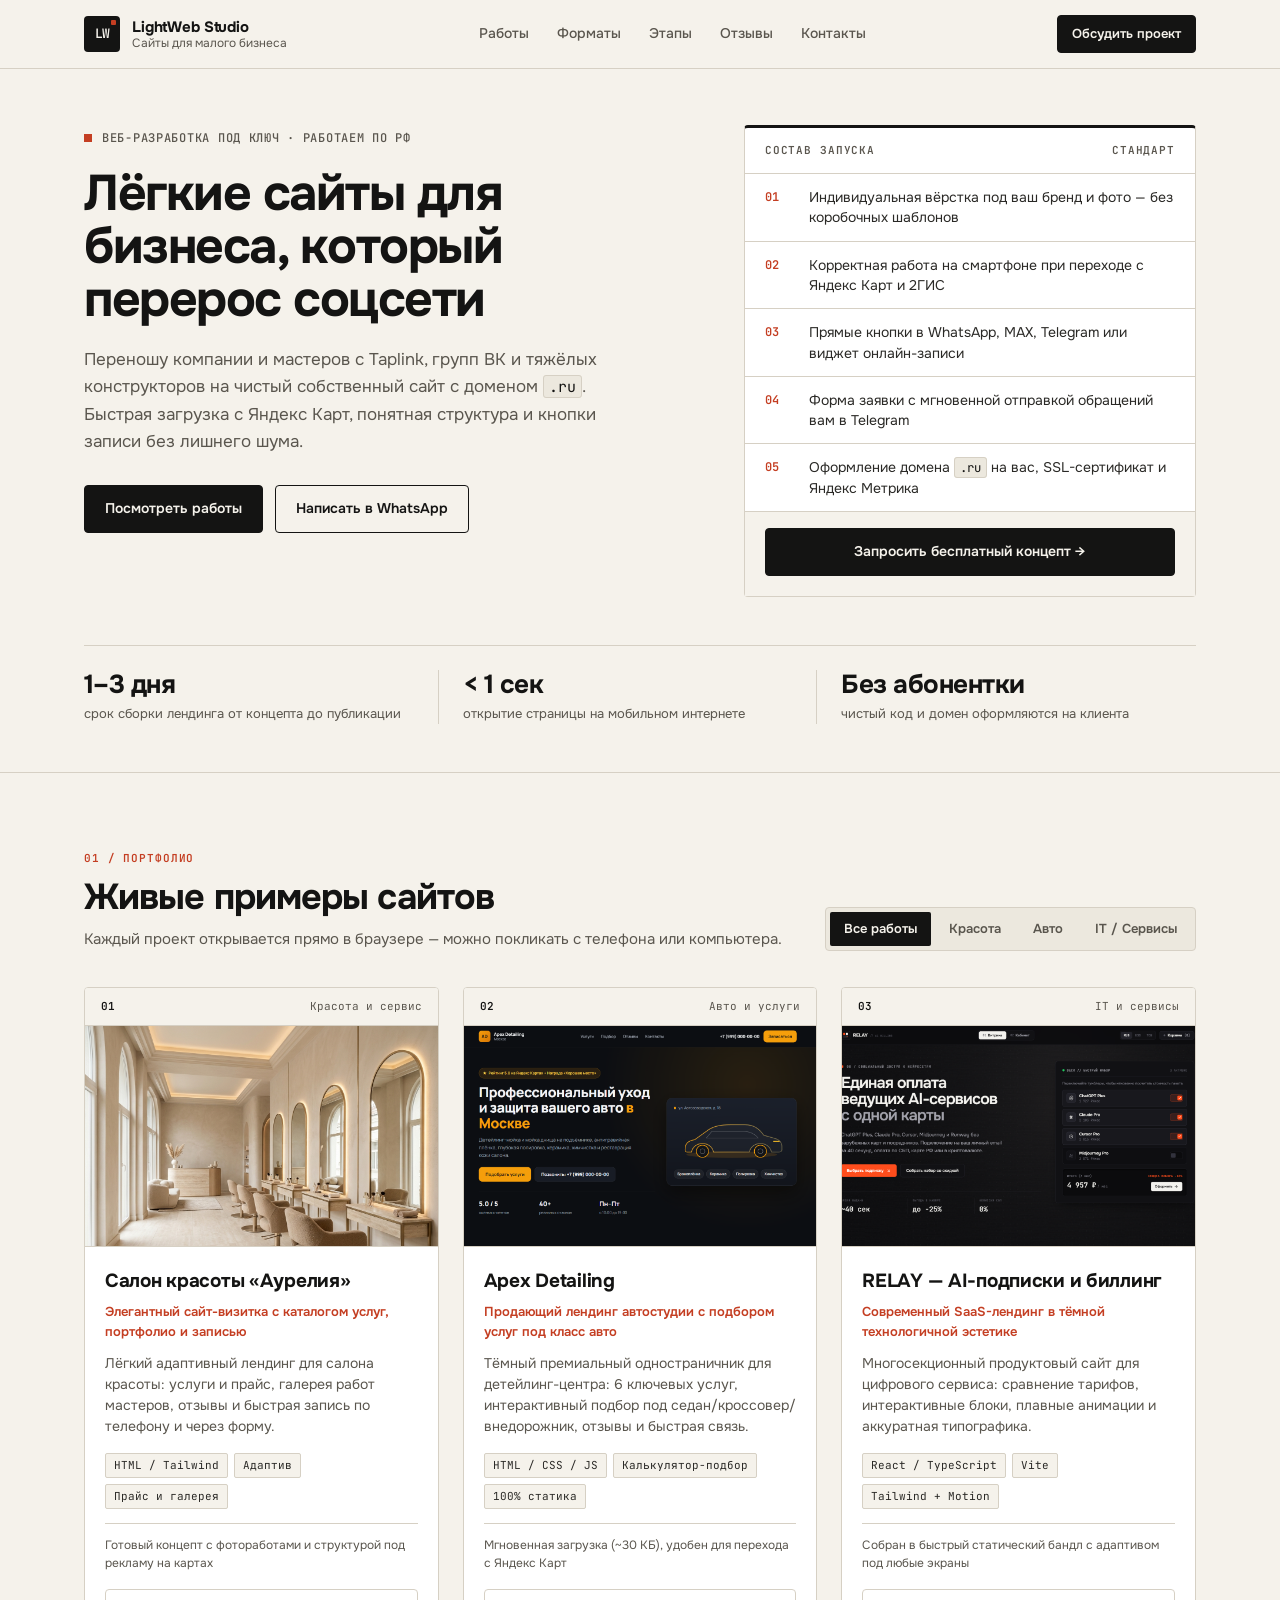
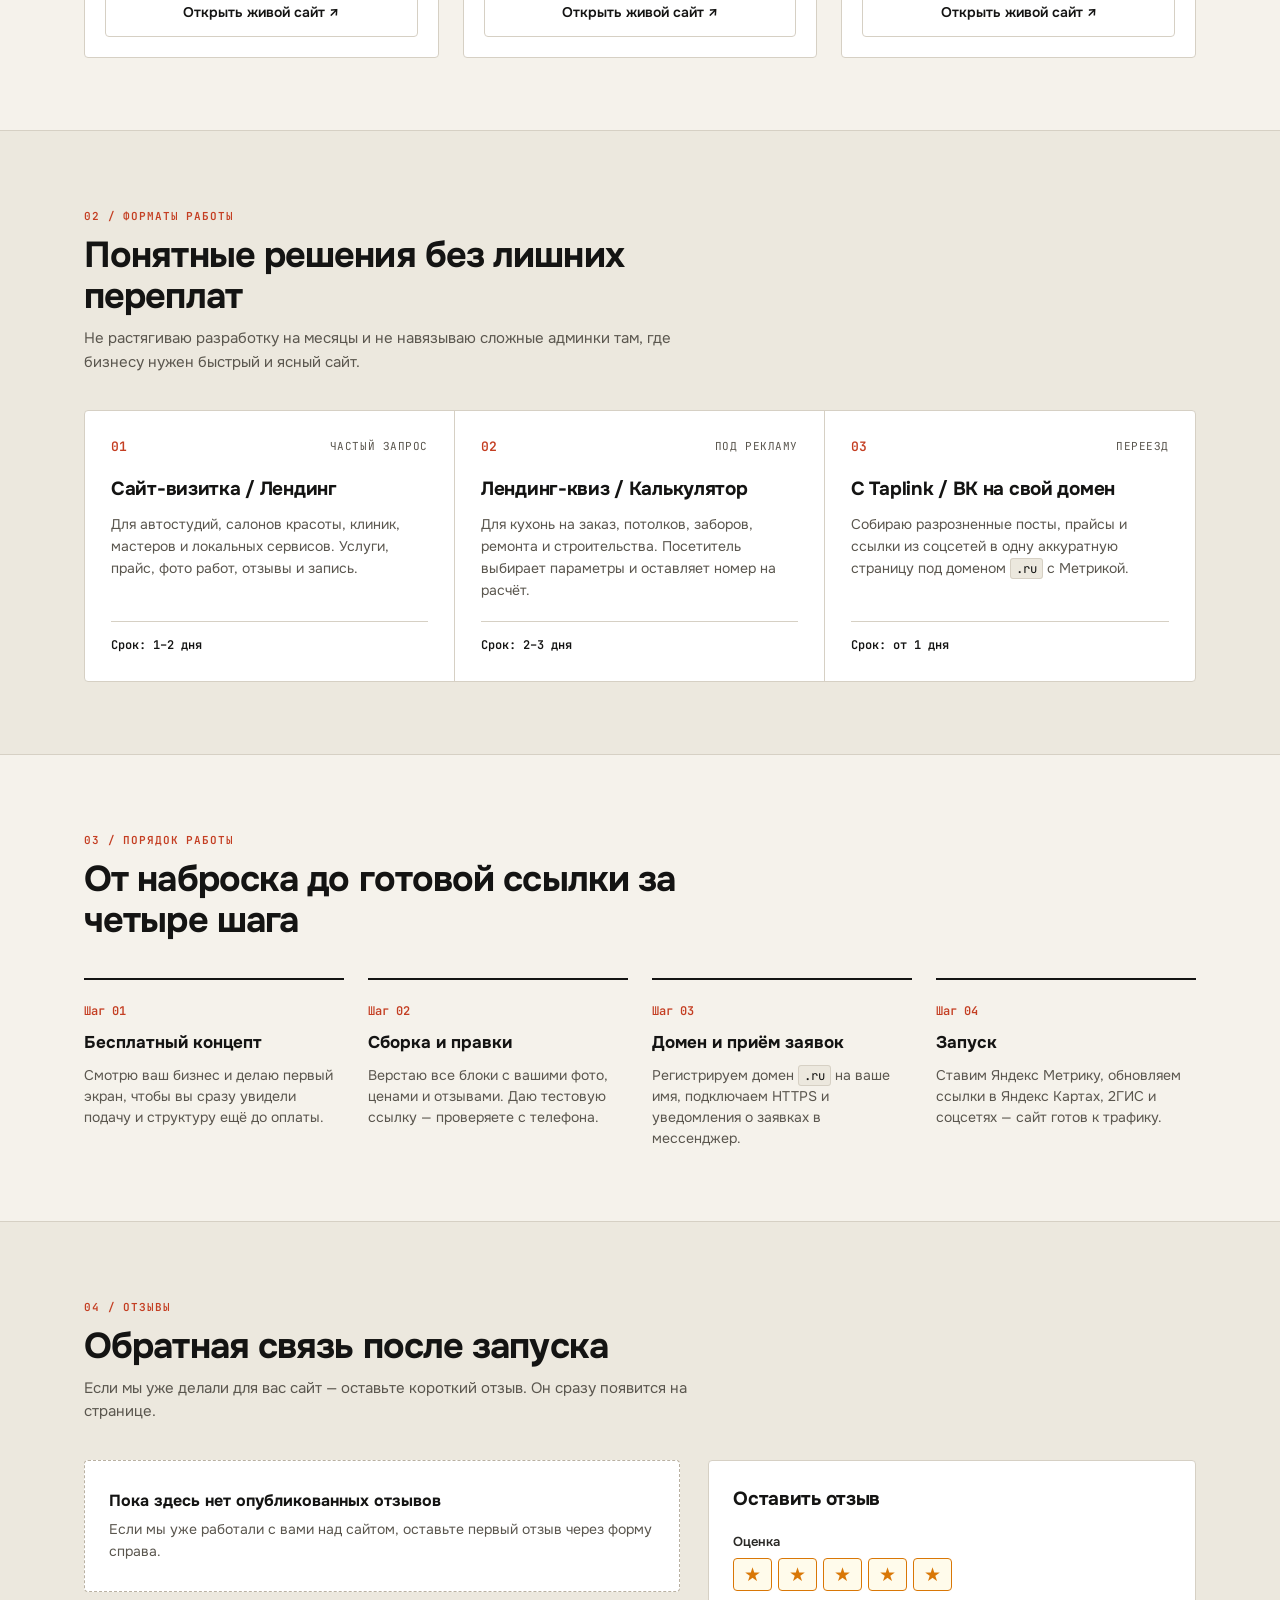
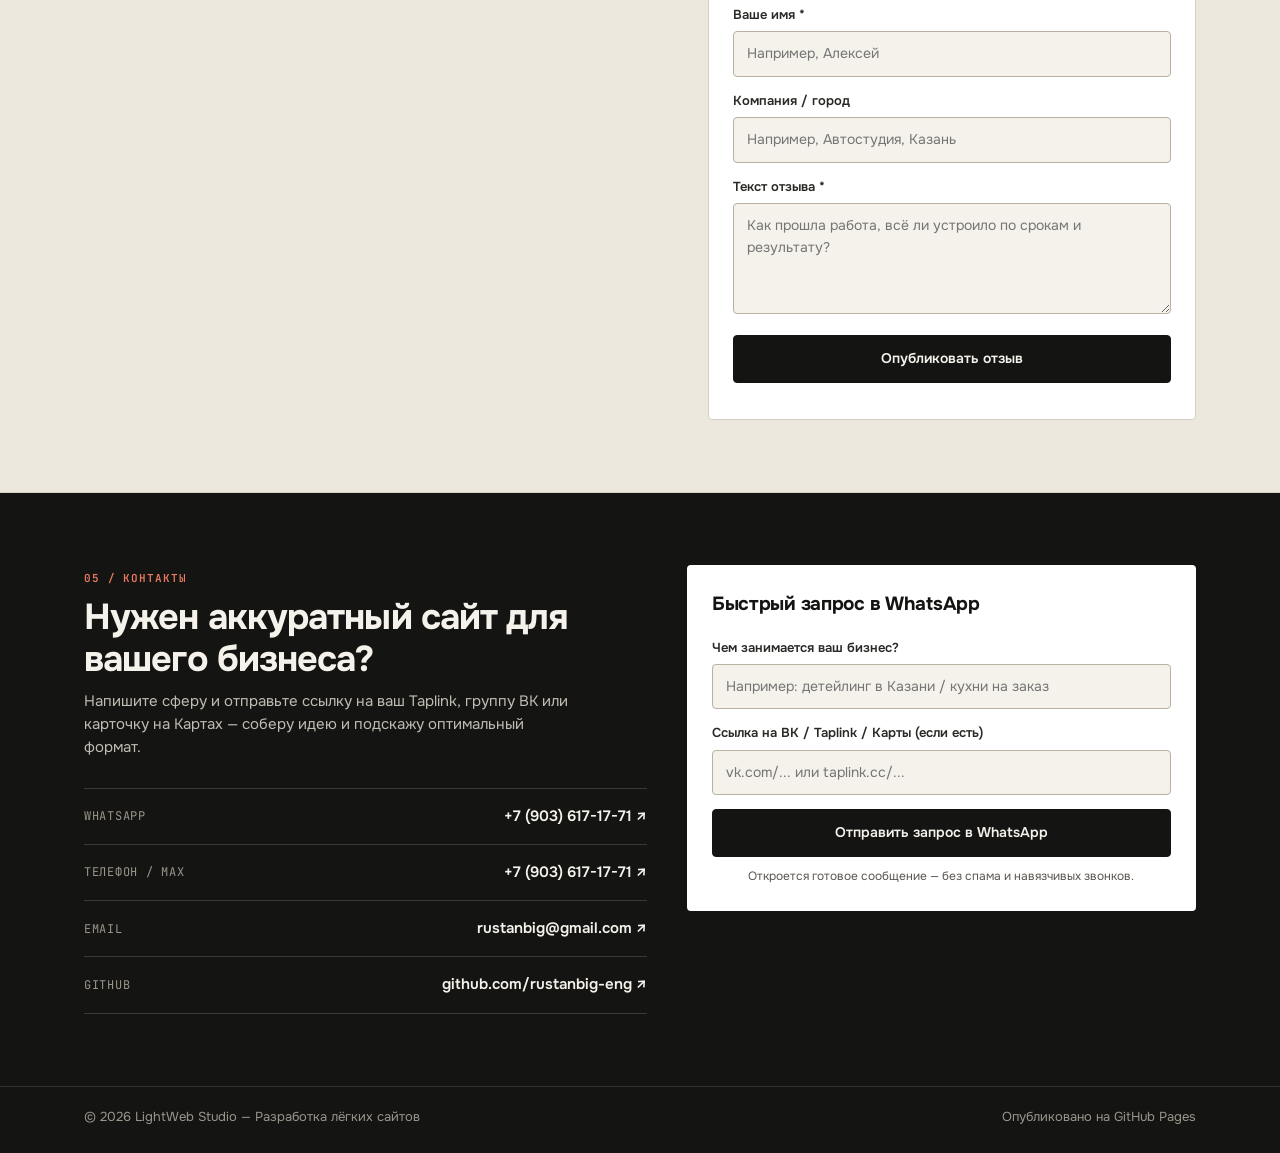
==== index.html @ e664114f "Initial portfolio site with demos and reviews" ====
<!DOCTYPE html>
<html lang="ru">
<head>
  <meta charset="UTF-8" />
  <meta name="viewport" content="width=device-width, initial-scale=1.0" />
  <title>LightWeb Studio — Лёгкие сайты под ключ для бизнеса</title>
  <meta name="description" content="Разработка лёгких быстрых сайтов-визиток и лендингов под ключ для локального бизнеса: перенос с Taplink и ВК на собственный .ru домен, адаптив, подключение заявок." />
  <link rel="icon" type="image/svg+xml" href="./favicon.svg" />
  <link rel="preconnect" href="https://fonts.googleapis.com" />
  <link rel="preconnect" href="https://fonts.gstatic.com" crossorigin />
  <link href="https://fonts.googleapis.com/css2?family=JetBrains+Mono:wght@400;500;600&family=Onest:wght@400;500;600;700;800&display=swap" rel="stylesheet" />
  <link rel="stylesheet" href="./styles.css" />
</head>
<body>
  <header class="header">
    <div class="container header__inner">
      <a href="#top" class="brand">
        <span class="brand__mark" aria-hidden="true">LW</span>
        <span class="brand__text">
          <strong>LightWeb Studio</strong>
          <small>Сайты для малого бизнеса</small>
        </span>
      </a>

      <nav class="nav" id="nav" aria-label="Навигация">
        <a href="#works">Работы</a>
        <a href="#services">Форматы</a>
        <a href="#process">Этапы</a>
        <a href="#reviews">Отзывы</a>
        <a href="#contact">Контакты</a>
      </nav>

      <div class="header__actions">
        <a href="https://wa.me/79036171771" target="_blank" rel="noopener noreferrer" class="btn btn--primary btn--sm">Обсудить проект</a>
        <button class="burger" id="burgerBtn" type="button" aria-label="Меню" aria-expanded="false">
          <span></span><span></span><span></span>
        </button>
      </div>
    </div>
  </header>

  <main id="top">
    <section class="hero">
      <div class="container">
        <div class="hero__grid">
          <div class="hero__main">
            <div class="kicker">
              <span class="kicker__mark" aria-hidden="true"></span>
              <span>Веб-разработка под ключ · Работаем по РФ</span>
            </div>

            <h1 class="hero__title">
              Лёгкие сайты для бизнеса, который перерос соцсети
            </h1>

            <p class="hero__subtitle">
              Переношу компании и мастеров с Taplink, групп ВК и тяжёлых конструкторов на чистый собственный сайт с доменом <code>.ru</code>. Быстрая загрузка с Яндекс Карт, понятная структура и кнопки записи без лишнего шума.
            </p>

            <div class="hero__cta">
              <a href="#works" class="btn btn--primary">Посмотреть работы</a>
              <a href="https://wa.me/79036171771?text=%D0%97%D0%B4%D1%80%D0%B0%D0%B2%D1%81%D1%82%D0%B2%D1%83%D0%B9%D1%82%D0%B5!%20%D0%98%D0%BD%D1%82%D0%B5%D1%80%D0%B5%D1%81%D1%83%D0%B5%D1%82%20%D1%81%D0%B0%D0%B9%D1%82%20%D0%B4%D0%BB%D1%8F%20%D0%B1%D0%B8%D0%B7%D0%BD%D0%B5%D1%81%D0%B0." target="_blank" rel="noopener noreferrer" class="btn btn--outline">Написать в WhatsApp</a>
            </div>
          </div>

          <aside class="spec-sheet" aria-label="Что входит в проект">
            <div class="spec-sheet__head">
              <span class="mono-label">Состав запуска</span>
              <span class="mono-label">Стандарт</span>
            </div>
            <ol class="spec-list">
              <li>
                <span class="spec-list__num">01</span>
                <span>Индивидуальная вёрстка под ваш бренд и фото — без коробочных шаблонов</span>
              </li>
              <li>
                <span class="spec-list__num">02</span>
                <span>Корректная работа на смартфоне при переходе с Яндекс Карт и 2ГИС</span>
              </li>
              <li>
                <span class="spec-list__num">03</span>
                <span>Прямые кнопки в WhatsApp, MAX, Telegram или виджет онлайн-записи</span>
              </li>
              <li>
                <span class="spec-list__num">04</span>
                <span>Форма заявки с мгновенной отправкой обращений вам в Telegram</span>
              </li>
              <li>
                <span class="spec-list__num">05</span>
                <span>Оформление домена <code>.ru</code> на вас, SSL-сертификат и Яндекс Метрика</span>
              </li>
            </ol>
            <div class="spec-sheet__foot">
              <a href="#contact" class="btn btn--primary btn--full">Запросить бесплатный концепт →</a>
            </div>
          </aside>
        </div>

        <div class="metrics-strip">
          <div class="metric-item">
            <strong>1–3 дня</strong>
            <span>срок сборки лендинга от концепта до публикации</span>
          </div>
          <div class="metric-item">
            <strong>&lt; 1 сек</strong>
            <span>открытие страницы на мобильном интернете</span>
          </div>
          <div class="metric-item">
            <strong>Без абонентки</strong>
            <span>чистый код и домен оформляются на клиента</span>
          </div>
        </div>
      </div>
    </section>

    <section class="section" id="works">
      <div class="container">
        <div class="section__head section__head--row">
          <div>
            <span class="eyebrow">01 / Портфолио</span>
            <h2>Живые примеры сайтов</h2>
            <p>Каждый проект открывается прямо в браузере — можно покликать с телефона или компьютера.</p>
          </div>

          <div class="filter-tabs" id="filterTabs" role="group" aria-label="Фильтр проектов">
            <button type="button" class="tab is-active" data-filter="all">Все работы</button>
            <button type="button" class="tab" data-filter="beauty">Красота</button>
            <button type="button" class="tab" data-filter="auto">Авто</button>
            <button type="button" class="tab" data-filter="tech">IT / Сервисы</button>
          </div>
        </div>

        <div class="projects-grid" id="projectsGrid"></div>
      </div>
    </section>

    <section class="section section--tinted" id="services">
      <div class="container">
        <div class="section__head">
          <span class="eyebrow">02 / Форматы работы</span>
          <h2>Понятные решения без лишних переплат</h2>
          <p>Не растягиваю разработку на месяцы и не навязываю сложные админки там, где бизнесу нужен быстрый и ясный сайт.</p>
        </div>

        <div class="ledger-3">
          <article class="ledger-cell">
            <div class="ledger-cell__top">
              <span class="mono-num">01</span>
              <span class="ledger-tag">Частый запрос</span>
            </div>
            <h3>Сайт-визитка / Лендинг</h3>
            <p>Для автостудий, салонов красоты, клиник, мастеров и локальных сервисов. Услуги, прайс, фото работ, отзывы и запись.</p>
            <div class="ledger-cell__meta">Срок: 1–2 дня</div>
          </article>

          <article class="ledger-cell">
            <div class="ledger-cell__top">
              <span class="mono-num">02</span>
              <span class="ledger-tag">Под рекламу</span>
            </div>
            <h3>Лендинг-квиз / Калькулятор</h3>
            <p>Для кухонь на заказ, потолков, заборов, ремонта и строительства. Посетитель выбирает параметры и оставляет номер на расчёт.</p>
            <div class="ledger-cell__meta">Срок: 2–3 дня</div>
          </article>

          <article class="ledger-cell">
            <div class="ledger-cell__top">
              <span class="mono-num">03</span>
              <span class="ledger-tag">Переезд</span>
            </div>
            <h3>С Taplink / ВК на свой домен</h3>
            <p>Собираю разрозненные посты, прайсы и ссылки из соцсетей в одну аккуратную страницу под доменом <code>.ru</code> с Метрикой.</p>
            <div class="ledger-cell__meta">Срок: от 1 дня</div>
          </article>
        </div>
      </div>
    </section>

    <section class="section" id="process">
      <div class="container">
        <div class="section__head">
          <span class="eyebrow">03 / Порядок работы</span>
          <h2>От наброска до готовой ссылки за четыре шага</h2>
        </div>

        <div class="steps-grid">
          <div class="step">
            <span class="step__num">Шаг 01</span>
            <h3>Бесплатный концепт</h3>
            <p>Смотрю ваш бизнес и делаю первый экран, чтобы вы сразу увидели подачу и структуру ещё до оплаты.</p>
          </div>
          <div class="step">
            <span class="step__num">Шаг 02</span>
            <h3>Сборка и правки</h3>
            <p>Верстаю все блоки с вашими фото, ценами и отзывами. Даю тестовую ссылку — проверяете с телефона.</p>
          </div>
          <div class="step">
            <span class="step__num">Шаг 03</span>
            <h3>Домен и приём заявок</h3>
            <p>Регистрируем домен <code>.ru</code> на ваше имя, подключаем HTTPS и уведомления о заявках в мессенджер.</p>
          </div>
          <div class="step">
            <span class="step__num">Шаг 04</span>
            <h3>Запуск</h3>
            <p>Ставим Яндекс Метрику, обновляем ссылки в Яндекс Картах, 2ГИС и соцсетях — сайт готов к трафику.</p>
          </div>
        </div>
      </div>
    </section>

    <section class="section section--tinted" id="reviews">
      <div class="container">
        <div class="section__head">
          <span class="eyebrow">04 / Отзывы</span>
          <h2>Обратная связь после запуска</h2>
          <p>Если мы уже делали для вас сайт — оставьте короткий отзыв. Он сразу появится на странице.</p>
        </div>

        <div class="reviews-layout">
          <div class="reviews-list" id="reviewsList"></div>

          <form class="paper-form review-form" id="reviewForm" novalidate>
            <h3>Оставить отзыв</h3>

            <div class="field">
              <span>Оценка</span>
              <div class="star-picker" id="starPicker" role="radiogroup" aria-label="Оценка от 1 до 5">
                <button type="button" class="star-btn is-on" data-star="1" aria-label="1 звезда">★</button>
                <button type="button" class="star-btn is-on" data-star="2" aria-label="2 звезды">★</button>
                <button type="button" class="star-btn is-on" data-star="3" aria-label="3 звезды">★</button>
                <button type="button" class="star-btn is-on" data-star="4" aria-label="4 звезды">★</button>
                <button type="button" class="star-btn is-on" data-star="5" aria-label="5 звёзд">★</button>
              </div>
            </div>

            <label class="field">
              <span>Ваше имя *</span>
              <input type="text" id="reviewName" placeholder="Например, Алексей" maxlength="60" required />
            </label>

            <label class="field">
              <span>Компания / город</span>
              <input type="text" id="reviewCompany" placeholder="Например, Автостудия, Казань" maxlength="80" />
            </label>

            <label class="field">
              <span>Текст отзыва *</span>
              <textarea id="reviewText" rows="4" placeholder="Как прошла работа, всё ли устроило по срокам и результату?" maxlength="600" required></textarea>
            </label>

            <button type="submit" class="btn btn--primary btn--full">Опубликовать отзыв</button>
            <div class="review-feedback" id="reviewFeedback" role="status" aria-live="polite"></div>
          </form>
        </div>
      </div>
    </section>

    <section class="section section--ink" id="contact">
      <div class="container contact-grid">
        <div>
          <span class="eyebrow eyebrow--light">05 / Контакты</span>
          <h2>Нужен аккуратный сайт для вашего бизнеса?</h2>
          <p class="contact-lead">
            Напишите сферу и отправьте ссылку на ваш Taplink, группу ВК или карточку на Картах — соберу идею и подскажу оптимальный формат.
          </p>

          <div class="contact-rows">
            <a href="https://wa.me/79036171771" target="_blank" rel="noopener noreferrer" class="contact-row">
              <span class="contact-row__label">WhatsApp</span>
              <span class="contact-row__val">+7 (903) 617-17-71 ↗</span>
            </a>
            <a href="tel:+79036171771" class="contact-row">
              <span class="contact-row__label">Телефон / MAX</span>
              <span class="contact-row__val">+7 (903) 617-17-71 ↗</span>
            </a>
            <a href="mailto:rustanbig@gmail.com" class="contact-row">
              <span class="contact-row__label">Email</span>
              <span class="contact-row__val">rustanbig@gmail.com ↗</span>
            </a>
            <a href="https://github.com/rustanbig-eng" target="_blank" rel="noopener noreferrer" class="contact-row">
              <span class="contact-row__label">GitHub</span>
              <span class="contact-row__val">github.com/rustanbig-eng ↗</span>
            </a>
          </div>
        </div>

        <form class="paper-form paper-form--on-dark" id="briefForm">
          <h3>Быстрый запрос в WhatsApp</h3>
          <label class="field">
            <span>Чем занимается ваш бизнес?</span>
            <input type="text" id="bizInput" placeholder="Например: детейлинг в Казани / кухни на заказ" required />
          </label>
          <label class="field">
            <span>Ссылка на ВК / Taplink / Карты (если есть)</span>
            <input type="text" id="linkInput" placeholder="vk.com/... или taplink.cc/..." />
          </label>
          <button type="submit" class="btn btn--primary btn--full">Отправить запрос в WhatsApp</button>
          <p class="form-hint">Откроется готовое сообщение — без спама и навязчивых звонков.</p>
        </form>
      </div>
    </section>
  </main>

  <footer class="footer">
    <div class="container footer__inner">
      <span>© 2026 LightWeb Studio — Разработка лёгких сайтов</span>
      <span>Опубликовано на GitHub Pages</span>
    </div>
  </footer>

  <script src="./projects.js"></script>
  <script src="./reviews.js"></script>
  <script src="./script.js"></script>
</body>
</html>
---- styles.css ----
:root {
  --bg: #f5f2eb;
  --bg-tinted: #ece8de;
  --surface: #ffffff;
  --ink: #141413;
  --ink-soft: #2a2926;
  --muted: #5a564e;
  --border: #d6d0c4;
  --border-strong: #b9b1a2;
  --accent: #c43e22;
  --accent-hover: #a73219;
  --star: #d97706;
  --radius: 4px;
  --container: 1160px;
}

*,
*::before,
*::after {
  box-sizing: border-box;
}

html {
  scroll-behavior: smooth;
}

body {
  margin: 0;
  font-family: "Onest", -apple-system, BlinkMacSystemFont, "Segoe UI", sans-serif;
  background: var(--bg);
  color: var(--ink);
  line-height: 1.55;
  -webkit-font-smoothing: antialiased;
}

a {
  color: inherit;
  text-decoration: none;
}

code {
  font-family: "JetBrains Mono", ui-monospace, monospace;
  background: var(--bg-tinted);
  border: 1px solid var(--border);
  color: var(--ink);
  padding: 1px 5px;
  border-radius: 3px;
  font-size: 0.88em;
}

.container {
  max-width: var(--container);
  margin: 0 auto;
  padding: 0 24px;
}

/* Header */
.header {
  position: sticky;
  top: 0;
  z-index: 40;
  background: rgba(245, 242, 235, 0.96);
  border-bottom: 1px solid var(--border);
}

.header__inner {
  display: flex;
  align-items: center;
  justify-content: space-between;
  min-height: 68px;
  gap: 20px;
}

.brand {
  display: inline-flex;
  align-items: center;
  gap: 12px;
}

.brand__mark {
  position: relative;
  width: 36px;
  height: 36px;
  border-radius: var(--radius);
  display: grid;
  place-items: center;
  background: var(--ink);
  color: var(--bg);
  font-family: "JetBrains Mono", monospace;
  font-weight: 600;
  font-size: 13px;
  letter-spacing: -0.04em;
}

.brand__mark::after {
  content: "";
  position: absolute;
  top: 4px;
  right: 4px;
  width: 5px;
  height: 5px;
  border-radius: 1px;
  background: var(--accent);
}

.brand__text {
  display: flex;
  flex-direction: column;
  line-height: 1.2;
}

.brand__text strong {
  font-size: 15px;
  font-weight: 700;
  letter-spacing: -0.01em;
}

.brand__text small {
  color: var(--muted);
  font-size: 12px;
}

.nav {
  display: flex;
  gap: 28px;
}

.nav a {
  color: var(--muted);
  font-size: 14px;
  font-weight: 500;
  transition: color 0.15s ease;
}

.nav a:hover {
  color: var(--ink);
}

.header__actions {
  display: flex;
  align-items: center;
  gap: 10px;
}

.burger {
  display: none;
  flex-direction: column;
  justify-content: center;
  gap: 5px;
  width: 38px;
  height: 38px;
  border-radius: var(--radius);
  background: var(--surface);
  border: 1px solid var(--border);
  padding: 0 9px;
  cursor: pointer;
}

.burger span {
  height: 1.5px;
  background: var(--ink);
}

/* Buttons */
.btn {
  display: inline-flex;
  align-items: center;
  justify-content: center;
  gap: 8px;
  padding: 12px 20px;
  border-radius: var(--radius);
  font: inherit;
  font-size: 14px;
  font-weight: 600;
  border: 1px solid transparent;
  cursor: pointer;
  transition: background-color 0.15s ease, border-color 0.15s ease, color 0.15s ease;
}

.btn--sm {
  padding: 8px 14px;
  font-size: 13px;
}

.btn--full {
  width: 100%;
}

.btn--primary {
  background: var(--ink);
  color: var(--bg);
  border-color: var(--ink);
}

.btn--primary:hover {
  background: var(--accent);
  border-color: var(--accent);
  color: #ffffff;
}

.btn--outline {
  background: transparent;
  border-color: var(--ink);
  color: var(--ink);
}

.btn--outline:hover {
  background: var(--surface);
}

.btn--ghost {
  background: var(--surface);
  border-color: var(--border);
  color: var(--ink);
}

.btn--ghost:hover {
  border-color: var(--ink);
}

/* Hero */
.hero {
  padding: 56px 0 48px;
  border-bottom: 1px solid var(--border);
}

.hero__grid {
  display: grid;
  grid-template-columns: 1.15fr 0.85fr;
  gap: 48px;
  align-items: start;
}

.kicker {
  display: inline-flex;
  align-items: center;
  gap: 10px;
  font-family: "JetBrains Mono", monospace;
  font-size: 12px;
  font-weight: 500;
  text-transform: uppercase;
  letter-spacing: 0.06em;
  color: var(--muted);
  margin-bottom: 20px;
}

.kicker__mark {
  width: 8px;
  height: 8px;
  background: var(--accent);
  display: inline-block;
}

.hero__title {
  margin: 0 0 20px;
  font-size: clamp(32px, 4.4vw, 50px);
  line-height: 1.06;
  font-weight: 700;
  letter-spacing: -0.03em;
  color: var(--ink);
}

.hero__subtitle {
  margin: 0 0 30px;
  color: var(--muted);
  font-size: 17px;
  max-width: 560px;
  line-height: 1.6;
}

.hero__cta {
  display: flex;
  flex-wrap: wrap;
  gap: 12px;
}

/* Studio Specification Sheet */
.spec-sheet {
  background: var(--surface);
  border: 1px solid var(--border);
  border-top: 3px solid var(--ink);
  border-radius: var(--radius);
}

.spec-sheet__head {
  display: flex;
  justify-content: space-between;
  align-items: center;
  padding: 14px 20px;
  border-bottom: 1px solid var(--border);
}

.mono-label {
  font-family: "JetBrains Mono", monospace;
  font-size: 11px;
  font-weight: 600;
  text-transform: uppercase;
  letter-spacing: 0.08em;
  color: var(--muted);
}

.spec-list {
  list-style: none;
  margin: 0;
  padding: 0;
}

.spec-list li {
  display: grid;
  grid-template-columns: 32px 1fr;
  gap: 12px;
  padding: 13px 20px;
  border-bottom: 1px solid var(--border);
  font-size: 14px;
  line-height: 1.45;
  color: var(--ink-soft);
}

.spec-list li:last-child {
  border-bottom: 0;
}

.spec-list__num {
  font-family: "JetBrains Mono", monospace;
  font-size: 12px;
  font-weight: 600;
  color: var(--accent);
  padding-top: 2px;
}

.spec-sheet__foot {
  padding: 16px 20px 20px;
  border-top: 1px solid var(--border);
  background: var(--bg);
}

.metrics-strip {
  margin-top: 48px;
  display: grid;
  grid-template-columns: repeat(3, minmax(0, 1fr));
  border-top: 1px solid var(--border);
  padding-top: 24px;
  gap: 24px;
}

.metric-item {
  display: flex;
  flex-direction: column;
  gap: 4px;
  padding-right: 16px;
  border-right: 1px solid var(--border);
}

.metric-item:last-child {
  border-right: 0;
}

.metric-item strong {
  font-size: 26px;
  font-weight: 700;
  letter-spacing: -0.02em;
  line-height: 1.15;
}

.metric-item span {
  font-size: 13px;
  color: var(--muted);
}

/* Sections */
.section {
  padding: 72px 0;
}

.section--tinted {
  background: var(--bg-tinted);
  border-top: 1px solid var(--border);
  border-bottom: 1px solid var(--border);
}

.section--ink {
  background: var(--ink);
  color: var(--bg);
}

.section__head {
  max-width: 640px;
  margin-bottom: 36px;
}

.section__head--row {
  max-width: none;
  display: flex;
  justify-content: space-between;
  align-items: flex-end;
  gap: 24px;
  flex-wrap: wrap;
}

.eyebrow {
  display: inline-block;
  font-family: "JetBrains Mono", monospace;
  font-size: 11px;
  font-weight: 600;
  text-transform: uppercase;
  letter-spacing: 0.08em;
  color: var(--accent);
  margin-bottom: 10px;
}

.eyebrow--light {
  color: #e87a60;
}

h2 {
  margin: 0 0 10px;
  font-size: clamp(26px, 3.2vw, 36px);
  font-weight: 700;
  letter-spacing: -0.025em;
  line-height: 1.15;
}

.section__head p {
  margin: 0;
  color: var(--muted);
  font-size: 15px;
}

/* Filters */
.filter-tabs {
  display: flex;
  gap: 4px;
  flex-wrap: wrap;
  background: var(--bg-tinted);
  padding: 4px;
  border: 1px solid var(--border);
  border-radius: var(--radius);
}

.tab {
  padding: 7px 14px;
  border-radius: 2px;
  background: transparent;
  border: 0;
  color: var(--muted);
  font: inherit;
  font-size: 13px;
  font-weight: 600;
  cursor: pointer;
  transition: background-color 0.15s ease, color 0.15s ease;
}

.tab:hover {
  color: var(--ink);
}

.tab.is-active {
  background: var(--ink);
  color: var(--bg);
}

/* Portfolio Cards */
.projects-grid {
  display: grid;
  grid-template-columns: repeat(3, minmax(0, 1fr));
  gap: 24px;
}

.project-card {
  display: flex;
  flex-direction: column;
  background: var(--surface);
  border: 1px solid var(--border);
  border-radius: var(--radius);
  overflow: hidden;
  transition: border-color 0.18s ease;
}

.project-card:hover {
  border-color: var(--ink);
}

.project-frame__bar {
  display: flex;
  justify-content: space-between;
  align-items: center;
  padding: 10px 16px;
  border-bottom: 1px solid var(--border);
  background: var(--bg);
  font-family: "JetBrains Mono", monospace;
  font-size: 11px;
  color: var(--muted);
}

.project-frame__index {
  font-weight: 600;
  color: var(--ink);
}

.project-cover {
  position: relative;
  aspect-ratio: 16 / 10;
  background: var(--bg-tinted);
  border-bottom: 1px solid var(--border);
  overflow: hidden;
}

.project-cover img {
  display: block;
  width: 100%;
  height: 100%;
  object-fit: cover;
  object-position: top center;
  transition: transform 0.35s ease;
}

.project-card:hover .project-cover img {
  transform: scale(1.02);
}

.project-body {
  display: flex;
  flex-direction: column;
  flex: 1;
  padding: 20px;
}

.project-body h3 {
  margin: 0 0 6px;
  font-size: 19px;
  font-weight: 700;
  letter-spacing: -0.015em;
}

.project-subtitle {
  margin: 0 0 10px;
  font-size: 13px;
  font-weight: 600;
  color: var(--accent);
}

.project-desc {
  margin: 0 0 16px;
  color: var(--muted);
  font-size: 14px;
  line-height: 1.5;
  flex: 1;
}

.project-tags {
  display: flex;
  flex-wrap: wrap;
  gap: 6px;
  margin-bottom: 14px;
}

.project-tags span {
  padding: 3px 8px;
  border-radius: 2px;
  background: var(--bg);
  border: 1px solid var(--border);
  font-family: "JetBrains Mono", monospace;
  font-size: 11px;
  color: var(--ink-soft);
}

.project-result {
  padding-top: 12px;
  border-top: 1px solid var(--border);
  font-size: 12px;
  color: var(--muted);
  margin-bottom: 16px;
}

/* Services Ledger */
.ledger-3 {
  display: grid;
  grid-template-columns: repeat(3, minmax(0, 1fr));
  background: var(--surface);
  border: 1px solid var(--border);
  border-radius: var(--radius);
}

.ledger-cell {
  display: flex;
  flex-direction: column;
  padding: 26px;
  border-right: 1px solid var(--border);
}

.ledger-cell:last-child {
  border-right: 0;
}

.ledger-cell__top {
  display: flex;
  justify-content: space-between;
  align-items: center;
  margin-bottom: 18px;
}

.mono-num {
  font-family: "JetBrains Mono", monospace;
  font-size: 13px;
  font-weight: 600;
  color: var(--accent);
}

.ledger-tag {
  font-family: "JetBrains Mono", monospace;
  font-size: 11px;
  color: var(--muted);
  text-transform: uppercase;
  letter-spacing: 0.05em;
}

.ledger-cell h3 {
  margin: 0 0 10px;
  font-size: 19px;
  font-weight: 700;
  letter-spacing: -0.015em;
}

.ledger-cell p {
  margin: 0 0 20px;
  color: var(--muted);
  font-size: 14px;
  flex: 1;
}

.ledger-cell__meta {
  padding-top: 14px;
  border-top: 1px solid var(--border);
  font-family: "JetBrains Mono", monospace;
  font-size: 12px;
  font-weight: 600;
  color: var(--ink);
}

/* Steps */
.steps-grid {
  display: grid;
  grid-template-columns: repeat(4, minmax(0, 1fr));
  gap: 24px;
}

.step {
  padding-top: 18px;
  border-top: 2px solid var(--ink);
}

.step__num {
  display: inline-block;
  font-family: "JetBrains Mono", monospace;
  font-size: 12px;
  font-weight: 600;
  color: var(--accent);
  margin-bottom: 10px;
}

.step h3 {
  margin: 0 0 8px;
  font-size: 17px;
  font-weight: 700;
}

.step p {
  margin: 0;
  color: var(--muted);
  font-size: 14px;
  line-height: 1.5;
}

/* Reviews */
.reviews-layout {
  display: grid;
  grid-template-columns: 1.1fr 0.9fr;
  gap: 28px;
  align-items: start;
}

.reviews-list {
  display: grid;
  gap: 16px;
}

.review-card {
  background: var(--surface);
  border: 1px solid var(--border);
  border-radius: var(--radius);
  padding: 22px;
  display: flex;
  flex-direction: column;
  gap: 10px;
}

.review-card__top {
  display: flex;
  justify-content: space-between;
  align-items: baseline;
  gap: 12px;
  flex-wrap: wrap;
}

.review-card__author {
  font-weight: 700;
  font-size: 15px;
}

.review-card__company {
  font-size: 13px;
  color: var(--muted);
}

.review-stars {
  color: var(--star);
  font-size: 14px;
  letter-spacing: 2px;
}

.review-text {
  margin: 0;
  font-size: 14px;
  line-height: 1.55;
  color: var(--ink-soft);
}

.review-meta {
  font-family: "JetBrains Mono", monospace;
  font-size: 11px;
  color: var(--muted);
  display: flex;
  justify-content: space-between;
  gap: 8px;
  padding-top: 10px;
  border-top: 1px solid var(--border);
}

.reviews-empty {
  background: var(--surface);
  border: 1px dashed var(--border-strong);
  border-radius: var(--radius);
  padding: 28px 24px;
  color: var(--muted);
  font-size: 14px;
  line-height: 1.55;
}

.reviews-empty strong {
  display: block;
  color: var(--ink);
  font-size: 16px;
  margin-bottom: 6px;
}

/* Paper Forms */
.paper-form {
  background: var(--surface);
  color: var(--ink);
  border: 1px solid var(--border);
  border-radius: var(--radius);
  padding: 24px;
}

.paper-form--on-dark {
  border-color: transparent;
}

.paper-form h3 {
  margin: 0 0 18px;
  font-size: 19px;
  font-weight: 700;
  letter-spacing: -0.015em;
}

.field {
  display: block;
  margin-bottom: 14px;
}

.field span {
  display: block;
  font-size: 13px;
  font-weight: 600;
  color: var(--ink-soft);
  margin-bottom: 6px;
}

.field input,
.field textarea {
  width: 100%;
  padding: 11px 13px;
  border-radius: var(--radius);
  border: 1px solid var(--border-strong);
  background: var(--bg);
  color: var(--ink);
  font: inherit;
  font-size: 14px;
  transition: border-color 0.15s ease, background-color 0.15s ease;
}

.field textarea {
  resize: vertical;
  min-height: 96px;
}

.field input:focus,
.field textarea:focus {
  outline: none;
  background: var(--surface);
  border-color: var(--ink);
}

.star-picker {
  display: flex;
  gap: 6px;
}

.star-btn {
  background: var(--bg);
  border: 1px solid var(--border-strong);
  border-radius: var(--radius);
  color: #a6a095;
  font-size: 19px;
  line-height: 1;
  padding: 6px 10px;
  cursor: pointer;
  transition: color 0.15s ease, border-color 0.15s ease;
}

.star-btn.is-on {
  color: var(--star);
  border-color: var(--star);
  background: #fffbeb;
}

.review-feedback {
  margin-top: 12px;
  font-size: 13px;
  line-height: 1.45;
}

.review-feedback--ok {
  color: #166534;
}

.review-feedback--err {
  color: #b91c1c;
}

.review-feedback__wa {
  display: inline-flex;
  margin-top: 8px;
}

.form-hint {
  margin: 10px 0 0;
  font-size: 12px;
  color: var(--muted);
  text-align: center;
}

/* Contacts */
.contact-grid {
  display: grid;
  grid-template-columns: 1.05fr 0.95fr;
  gap: 40px;
  align-items: start;
}

.contact-lead {
  margin: 0 0 28px;
  color: #c2bdb3;
  font-size: 15px;
  max-width: 500px;
}

.contact-rows {
  border-top: 1px solid rgba(255, 255, 255, 0.16);
}

.contact-row {
  display: flex;
  justify-content: space-between;
  align-items: center;
  gap: 16px;
  padding: 16px 0;
  border-bottom: 1px solid rgba(255, 255, 255, 0.16);
  transition: color 0.15s ease, padding-left 0.15s ease;
}

.contact-row:hover {
  color: #e87a60;
  padding-left: 6px;
}

.contact-row__label {
  font-family: "JetBrains Mono", monospace;
  font-size: 12px;
  text-transform: uppercase;
  letter-spacing: 0.06em;
  color: #9b958a;
}

.contact-row__val {
  font-size: 15px;
  font-weight: 600;
}

/* Footer */
.footer {
  background: var(--ink);
  color: #9b958a;
  padding: 20px 0 26px;
  border-top: 1px solid rgba(255, 255, 255, 0.12);
  font-size: 13px;
}

.footer__inner {
  display: flex;
  justify-content: space-between;
  gap: 12px;
  flex-wrap: wrap;
}

/* Responsive */
@media (max-width: 980px) {
  .hero__grid,
  .contact-grid,
  .reviews-layout {
    grid-template-columns: 1fr;
  }

  .projects-grid,
  .ledger-3 {
    grid-template-columns: repeat(2, minmax(0, 1fr));
  }

  .ledger-cell {
    border-bottom: 1px solid var(--border);
  }

  .steps-grid {
    grid-template-columns: repeat(2, minmax(0, 1fr));
  }
}

@media (max-width: 680px) {
  .nav {
    display: none;
    position: absolute;
    top: 68px;
    left: 0;
    right: 0;
    flex-direction: column;
    padding: 16px 24px 20px;
    background: var(--bg);
    border-bottom: 1px solid var(--border);
    gap: 14px;
  }

  .nav.is-open {
    display: flex;
  }

  .burger {
    display: flex;
  }

  .projects-grid,
  .ledger-3,
  .steps-grid,
  .metrics-strip {
    grid-template-columns: 1fr;
  }

  .ledger-cell {
    border-right: 0;
  }

  .metric-item {
    border-right: 0;
    padding-right: 0;
    padding-bottom: 14px;
    border-bottom: 1px solid var(--border);
  }

  .metric-item:last-child {
    border-bottom: 0;
    padding-bottom: 0;
  }
}
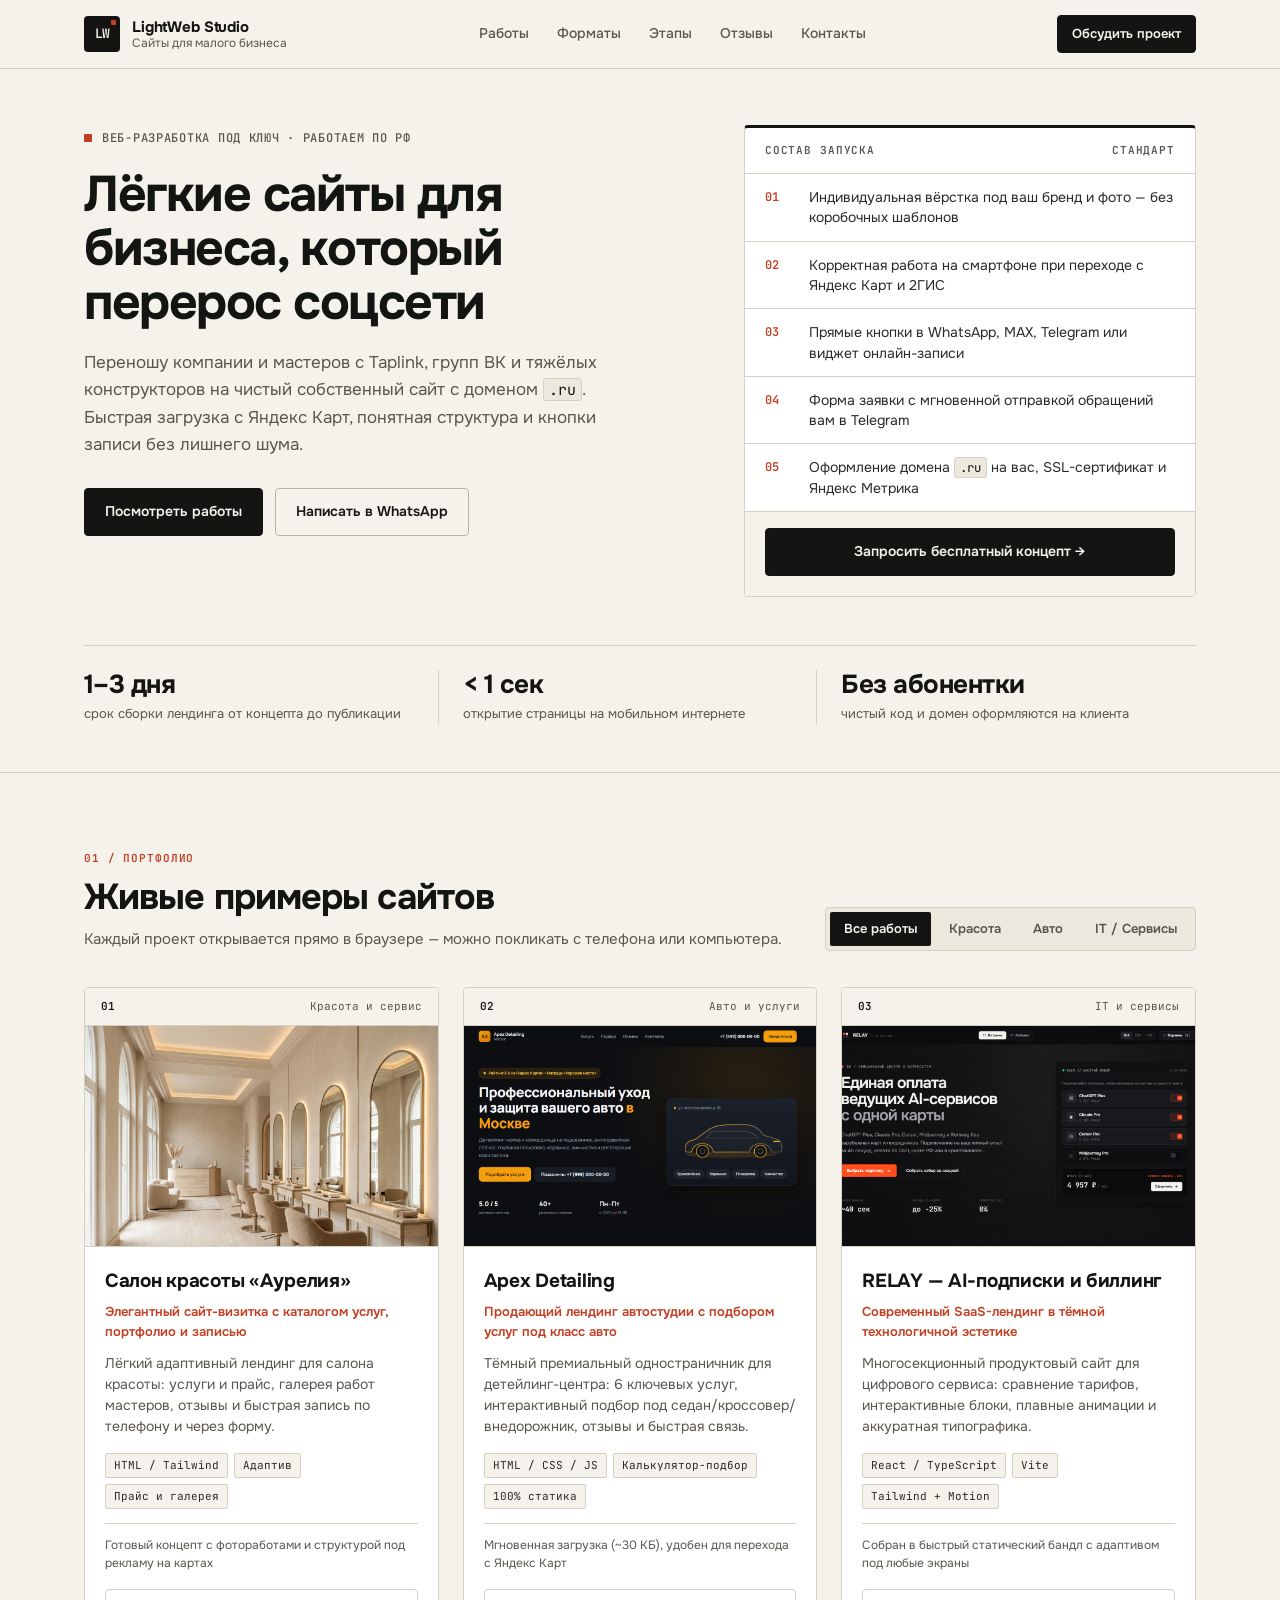
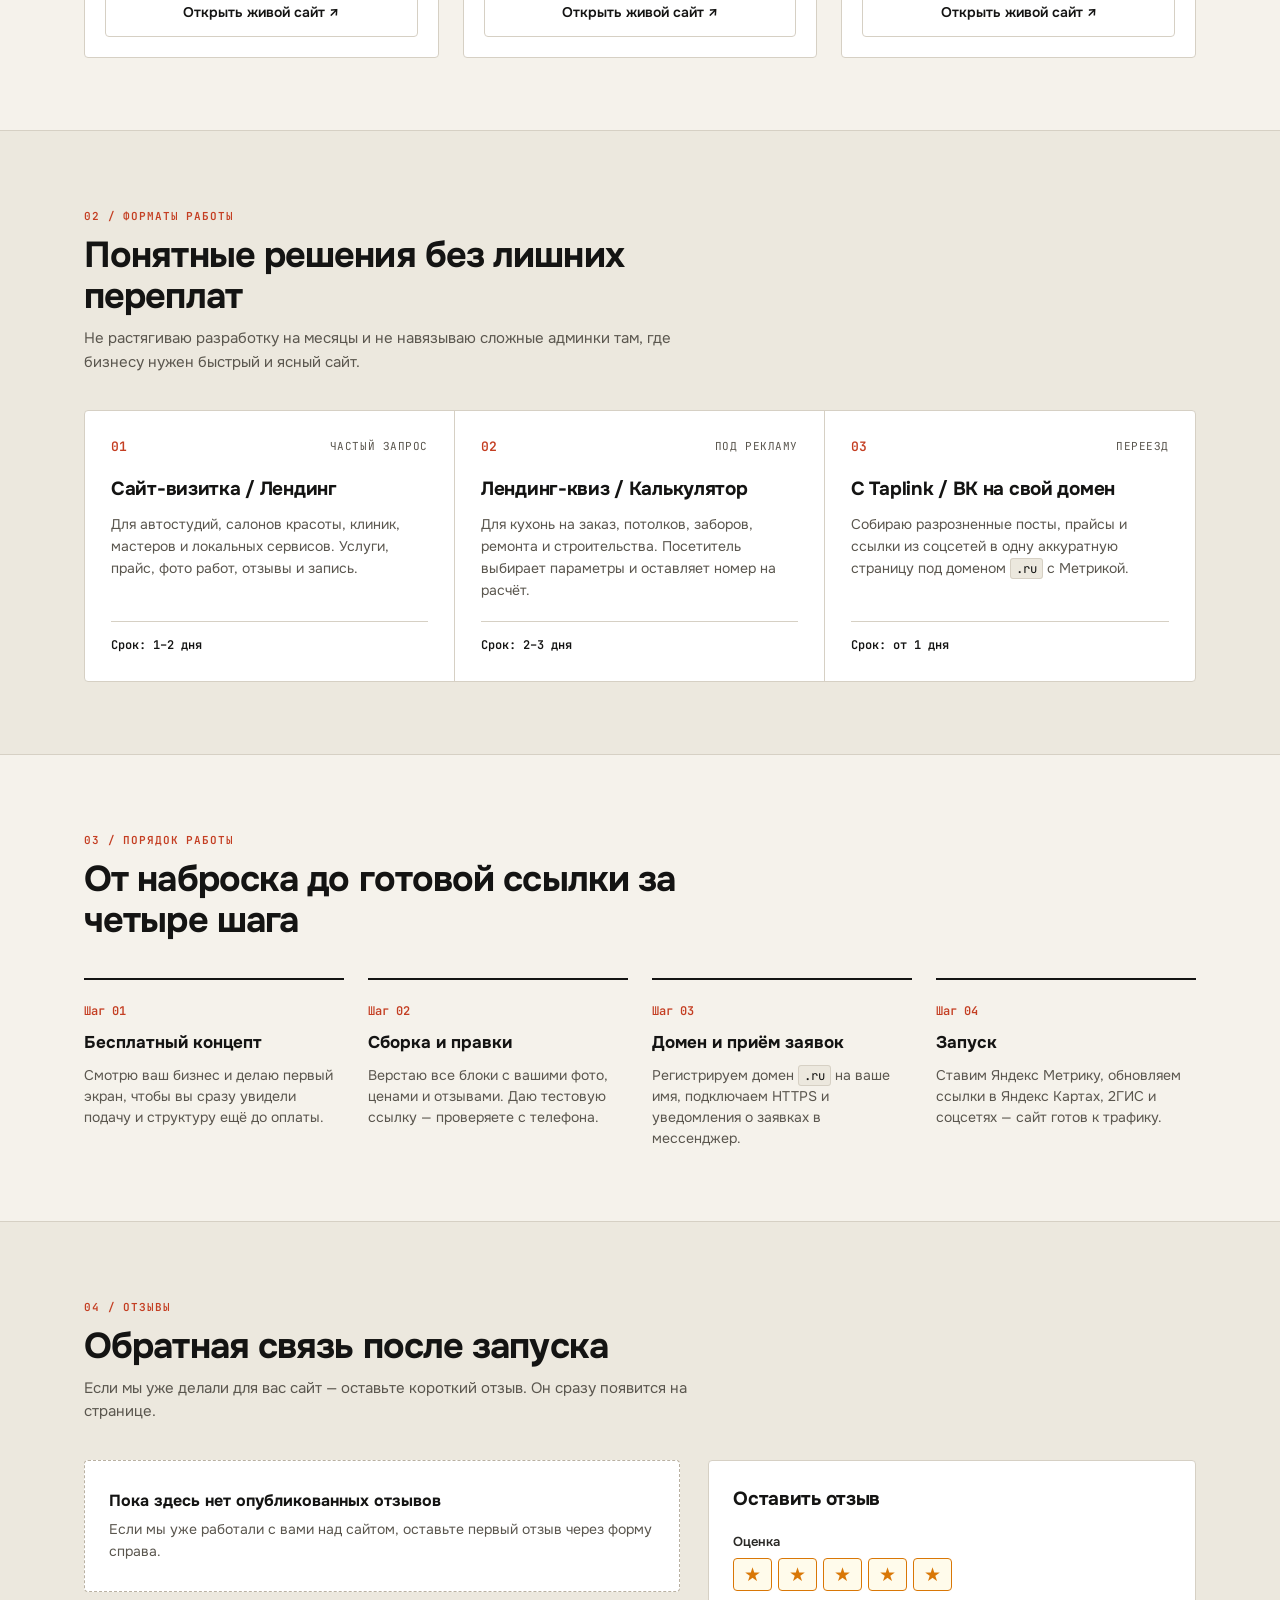
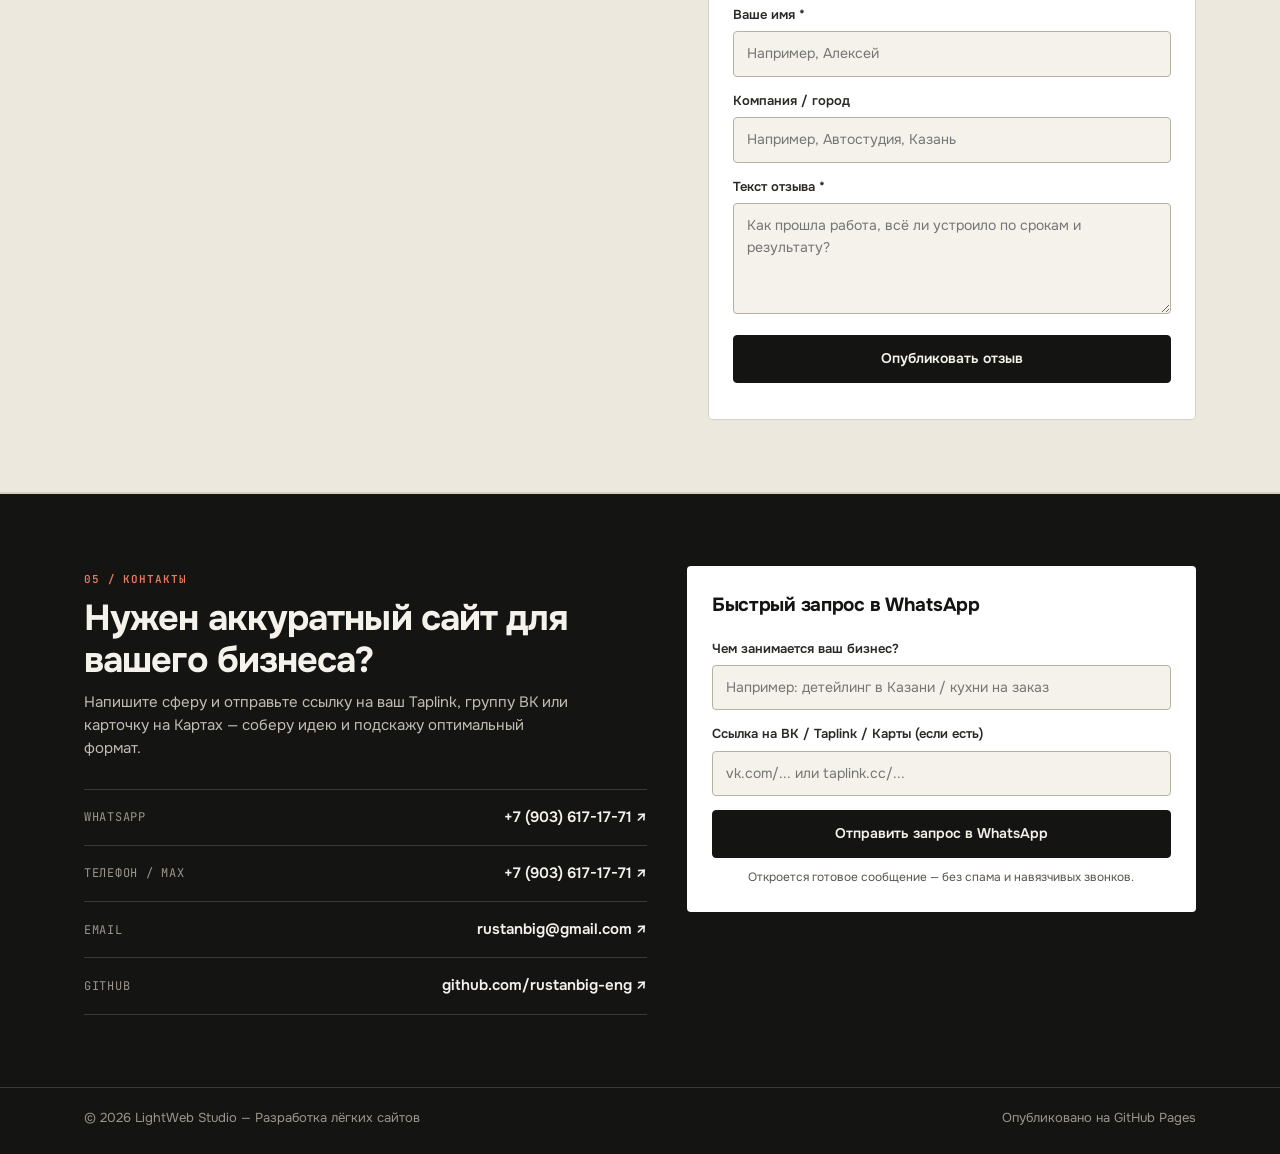
==== commit a09b7a6d: "Add native dark mode palette and polish mobile layout" ====
--- a/index.html
+++ b/index.html
@@ -3,13 +3,16 @@
 <head>
   <meta charset="UTF-8" />
   <meta name="viewport" content="width=device-width, initial-scale=1.0" />
+  <meta name="color-scheme" content="light dark" />
+  <meta name="theme-color" content="#f5f2eb" media="(prefers-color-scheme: light)" />
+  <meta name="theme-color" content="#111110" media="(prefers-color-scheme: dark)" />
   <title>LightWeb Studio — Лёгкие сайты под ключ для бизнеса</title>
   <meta name="description" content="Разработка лёгких быстрых сайтов-визиток и лендингов под ключ для локального бизнеса: перенос с Taplink и ВК на собственный .ru домен, адаптив, подключение заявок." />
   <link rel="icon" type="image/svg+xml" href="./favicon.svg" />
   <link rel="preconnect" href="https://fonts.googleapis.com" />
   <link rel="preconnect" href="https://fonts.gstatic.com" crossorigin />
   <link href="https://fonts.googleapis.com/css2?family=JetBrains+Mono:wght@400;500;600&family=Onest:wght@400;500;600;700;800&display=swap" rel="stylesheet" />
-  <link rel="stylesheet" href="./styles.css" />
+  <link rel="stylesheet" href="./styles.css?v=2" />
 </head>
 <body>
   <header class="header">
--- a/styles.css
+++ b/styles.css
@@ -1,6 +1,8 @@
 :root {
+  color-scheme: light dark;
   --bg: #f5f2eb;
   --bg-tinted: #ece8de;
+  --header-bg: rgba(245, 242, 235, 0.96);
   --surface: #ffffff;
   --ink: #141413;
   --ink-soft: #2a2926;
@@ -9,9 +11,56 @@
   --border-strong: #b9b1a2;
   --accent: #c43e22;
   --accent-hover: #a73219;
+  --btn-bg: #141413;
+  --btn-fg: #f5f2eb;
   --star: #d97706;
+  --star-active-bg: #fffbeb;
+  --ok-color: #166534;
+  --err-color: #b91c1c;
+  --ink-section-bg: #141413;
+  --ink-section-fg: #f5f2eb;
+  --ink-section-muted: #c2bdb3;
+  --ink-section-label: #9b958a;
+  --ink-section-border: rgba(255, 255, 255, 0.16);
+  --eyebrow-on-ink: #e87a60;
+  --form-on-ink-bg: #ffffff;
+  --form-on-ink-border: transparent;
+  --footer-bg: #141413;
+  --footer-fg: #9b958a;
   --radius: 4px;
   --container: 1160px;
+}
+
+@media (prefers-color-scheme: dark) {
+  :root {
+    --bg: #111110;
+    --bg-tinted: #181816;
+    --header-bg: rgba(17, 17, 16, 0.94);
+    --surface: #1e1e1b;
+    --ink: #f2efe9;
+    --ink-soft: #d5d1c8;
+    --muted: #a19b90;
+    --border: #2d2c28;
+    --border-strong: #46443e;
+    --accent: #e05a3c;
+    --accent-hover: #f06e50;
+    --btn-bg: #f2efe9;
+    --btn-fg: #111110;
+    --star: #f59e0b;
+    --star-active-bg: rgba(245, 158, 11, 0.15);
+    --ok-color: #4ade80;
+    --err-color: #f87171;
+    --ink-section-bg: #0b0b0a;
+    --ink-section-fg: #f2efe9;
+    --ink-section-muted: #b3ada2;
+    --ink-section-label: #9c968b;
+    --ink-section-border: #2a2925;
+    --eyebrow-on-ink: #e05a3c;
+    --form-on-ink-bg: #1a1a18;
+    --form-on-ink-border: #2e2d29;
+    --footer-bg: #0b0b0a;
+    --footer-fg: #8c867b;
+  }
 }
 
 *,
@@ -22,6 +71,7 @@
 
 html {
   scroll-behavior: smooth;
+  background: var(--bg);
 }
 
 body {
@@ -59,7 +109,8 @@
   position: sticky;
   top: 0;
   z-index: 40;
-  background: rgba(245, 242, 235, 0.96);
+  background: var(--header-bg);
+  backdrop-filter: blur(10px);
   border-bottom: 1px solid var(--border);
 }
 
@@ -68,24 +119,26 @@
   align-items: center;
   justify-content: space-between;
   min-height: 68px;
-  gap: 20px;
+  gap: 16px;
 }
 
 .brand {
   display: inline-flex;
   align-items: center;
   gap: 12px;
+  min-width: 0;
 }
 
 .brand__mark {
   position: relative;
+  flex-shrink: 0;
   width: 36px;
   height: 36px;
   border-radius: var(--radius);
   display: grid;
   place-items: center;
-  background: var(--ink);
-  color: var(--bg);
+  background: var(--btn-bg);
+  color: var(--btn-fg);
   font-family: "JetBrains Mono", monospace;
   font-weight: 600;
   font-size: 13px;
@@ -107,17 +160,20 @@
   display: flex;
   flex-direction: column;
   line-height: 1.2;
+  min-width: 0;
 }
 
 .brand__text strong {
   font-size: 15px;
   font-weight: 700;
   letter-spacing: -0.01em;
+  white-space: nowrap;
 }
 
 .brand__text small {
   color: var(--muted);
   font-size: 12px;
+  white-space: nowrap;
 }
 
 .nav {
@@ -140,6 +196,7 @@
   display: flex;
   align-items: center;
   gap: 10px;
+  flex-shrink: 0;
 }
 
 .burger {
@@ -154,6 +211,7 @@
   border: 1px solid var(--border);
   padding: 0 9px;
   cursor: pointer;
+  flex-shrink: 0;
 }
 
 .burger span {
@@ -174,6 +232,7 @@
   font-weight: 600;
   border: 1px solid transparent;
   cursor: pointer;
+  white-space: nowrap;
   transition: background-color 0.15s ease, border-color 0.15s ease, color 0.15s ease;
 }
 
@@ -187,9 +246,9 @@
 }
 
 .btn--primary {
-  background: var(--ink);
-  color: var(--bg);
-  border-color: var(--ink);
+  background: var(--btn-bg);
+  color: var(--btn-fg);
+  border-color: var(--btn-bg);
 }
 
 .btn--primary:hover {
@@ -200,12 +259,13 @@
 
 .btn--outline {
   background: transparent;
-  border-color: var(--ink);
+  border-color: var(--border-strong);
   color: var(--ink);
 }
 
 .btn--outline:hover {
   background: var(--surface);
+  border-color: var(--ink);
 }
 
 .btn--ghost {
@@ -249,12 +309,13 @@
   height: 8px;
   background: var(--accent);
   display: inline-block;
+  flex-shrink: 0;
 }
 
 .hero__title {
   margin: 0 0 20px;
-  font-size: clamp(32px, 4.4vw, 50px);
-  line-height: 1.06;
+  font-size: clamp(30px, 4.4vw, 50px);
+  line-height: 1.08;
   font-weight: 700;
   letter-spacing: -0.03em;
   color: var(--ink);
@@ -379,8 +440,9 @@
 }
 
 .section--ink {
-  background: var(--ink);
-  color: var(--bg);
+  background: var(--ink-section-bg);
+  color: var(--ink-section-fg);
+  border-top: 1px solid var(--border);
 }
 
 .section__head {
@@ -409,12 +471,12 @@
 }
 
 .eyebrow--light {
-  color: #e87a60;
+  color: var(--eyebrow-on-ink);
 }
 
 h2 {
   margin: 0 0 10px;
-  font-size: clamp(26px, 3.2vw, 36px);
+  font-size: clamp(24px, 3.2vw, 36px);
   font-weight: 700;
   letter-spacing: -0.025em;
   line-height: 1.15;
@@ -446,6 +508,7 @@
   font: inherit;
   font-size: 13px;
   font-weight: 600;
+  white-space: nowrap;
   cursor: pointer;
   transition: background-color 0.15s ease, color 0.15s ease;
 }
@@ -455,8 +518,8 @@
 }
 
 .tab.is-active {
-  background: var(--ink);
-  color: var(--bg);
+  background: var(--btn-bg);
+  color: var(--btn-fg);
 }
 
 /* Portfolio Cards */
@@ -763,7 +826,8 @@
 }
 
 .paper-form--on-dark {
-  border-color: transparent;
+  background: var(--form-on-ink-bg);
+  border-color: var(--form-on-ink-border);
 }
 
 .paper-form h3 {
@@ -799,6 +863,12 @@
   transition: border-color 0.15s ease, background-color 0.15s ease;
 }
 
+.paper-form--on-dark .field input {
+  background: var(--bg);
+  color: var(--ink);
+  border-color: var(--border-strong);
+}
+
 .field textarea {
   resize: vertical;
   min-height: 96px;
@@ -820,7 +890,7 @@
   background: var(--bg);
   border: 1px solid var(--border-strong);
   border-radius: var(--radius);
-  color: #a6a095;
+  color: var(--muted);
   font-size: 19px;
   line-height: 1;
   padding: 6px 10px;
@@ -831,7 +901,7 @@
 .star-btn.is-on {
   color: var(--star);
   border-color: var(--star);
-  background: #fffbeb;
+  background: var(--star-active-bg);
 }
 
 .review-feedback {
@@ -841,11 +911,11 @@
 }
 
 .review-feedback--ok {
-  color: #166534;
+  color: var(--ok-color);
 }
 
 .review-feedback--err {
-  color: #b91c1c;
+  color: var(--err-color);
 }
 
 .review-feedback__wa {
@@ -870,13 +940,13 @@
 
 .contact-lead {
   margin: 0 0 28px;
-  color: #c2bdb3;
+  color: var(--ink-section-muted);
   font-size: 15px;
   max-width: 500px;
 }
 
 .contact-rows {
-  border-top: 1px solid rgba(255, 255, 255, 0.16);
+  border-top: 1px solid var(--ink-section-border);
 }
 
 .contact-row {
@@ -885,12 +955,12 @@
   align-items: center;
   gap: 16px;
   padding: 16px 0;
-  border-bottom: 1px solid rgba(255, 255, 255, 0.16);
+  border-bottom: 1px solid var(--ink-section-border);
   transition: color 0.15s ease, padding-left 0.15s ease;
 }
 
 .contact-row:hover {
-  color: #e87a60;
+  color: var(--eyebrow-on-ink);
   padding-left: 6px;
 }
 
@@ -899,7 +969,7 @@
   font-size: 12px;
   text-transform: uppercase;
   letter-spacing: 0.06em;
-  color: #9b958a;
+  color: var(--ink-section-label);
 }
 
 .contact-row__val {
@@ -909,10 +979,10 @@
 
 /* Footer */
 .footer {
-  background: var(--ink);
-  color: #9b958a;
+  background: var(--footer-bg);
+  color: var(--footer-fg);
   padding: 20px 0 26px;
-  border-top: 1px solid rgba(255, 255, 255, 0.12);
+  border-top: 1px solid var(--ink-section-border);
   font-size: 13px;
 }
 
@@ -929,6 +999,7 @@
   .contact-grid,
   .reviews-layout {
     grid-template-columns: 1fr;
+    gap: 32px;
   }
 
   .projects-grid,
@@ -946,17 +1017,41 @@
 }
 
 @media (max-width: 680px) {
+  .container {
+    padding: 0 16px;
+  }
+
+  .header__inner {
+    min-height: 60px;
+    gap: 10px;
+  }
+
+  .brand__mark {
+    width: 32px;
+    height: 32px;
+    font-size: 12px;
+  }
+
+  .brand__text small {
+    display: none;
+  }
+
+  .header__actions .btn--sm {
+    padding: 7px 11px;
+    font-size: 12px;
+  }
+
   .nav {
     display: none;
     position: absolute;
-    top: 68px;
+    top: 60px;
     left: 0;
     right: 0;
     flex-direction: column;
-    padding: 16px 24px 20px;
+    padding: 14px 16px 18px;
     background: var(--bg);
     border-bottom: 1px solid var(--border);
-    gap: 14px;
+    gap: 12px;
   }
 
   .nav.is-open {
@@ -967,15 +1062,66 @@
     display: flex;
   }
 
+  .hero {
+    padding: 32px 0 36px;
+  }
+
+  .kicker {
+    font-size: 11px;
+    margin-bottom: 14px;
+  }
+
+  .hero__subtitle {
+    font-size: 15px;
+    margin-bottom: 22px;
+  }
+
+  .hero__cta {
+    display: grid;
+    grid-template-columns: 1fr;
+    gap: 10px;
+  }
+
+  .hero__cta .btn {
+    width: 100%;
+  }
+
+  .metrics-strip {
+    margin-top: 28px;
+    padding-top: 20px;
+    grid-template-columns: 1fr;
+    gap: 14px;
+  }
+
+  .section {
+    padding: 48px 0;
+  }
+
+  .section__head {
+    margin-bottom: 24px;
+  }
+
+  .filter-tabs {
+    width: 100%;
+    flex-wrap: nowrap;
+    overflow-x: auto;
+    -webkit-overflow-scrolling: touch;
+    scrollbar-width: none;
+  }
+
+  .filter-tabs::-webkit-scrollbar {
+    display: none;
+  }
+
   .projects-grid,
   .ledger-3,
-  .steps-grid,
-  .metrics-strip {
+  .steps-grid {
     grid-template-columns: 1fr;
   }
 
   .ledger-cell {
     border-right: 0;
+    padding: 20px;
   }
 
   .metric-item {
@@ -989,4 +1135,11 @@
     border-bottom: 0;
     padding-bottom: 0;
   }
-}
+
+  .contact-row {
+    flex-direction: column;
+    align-items: flex-start;
+    gap: 4px;
+    padding: 13px 0;
+  }
+}
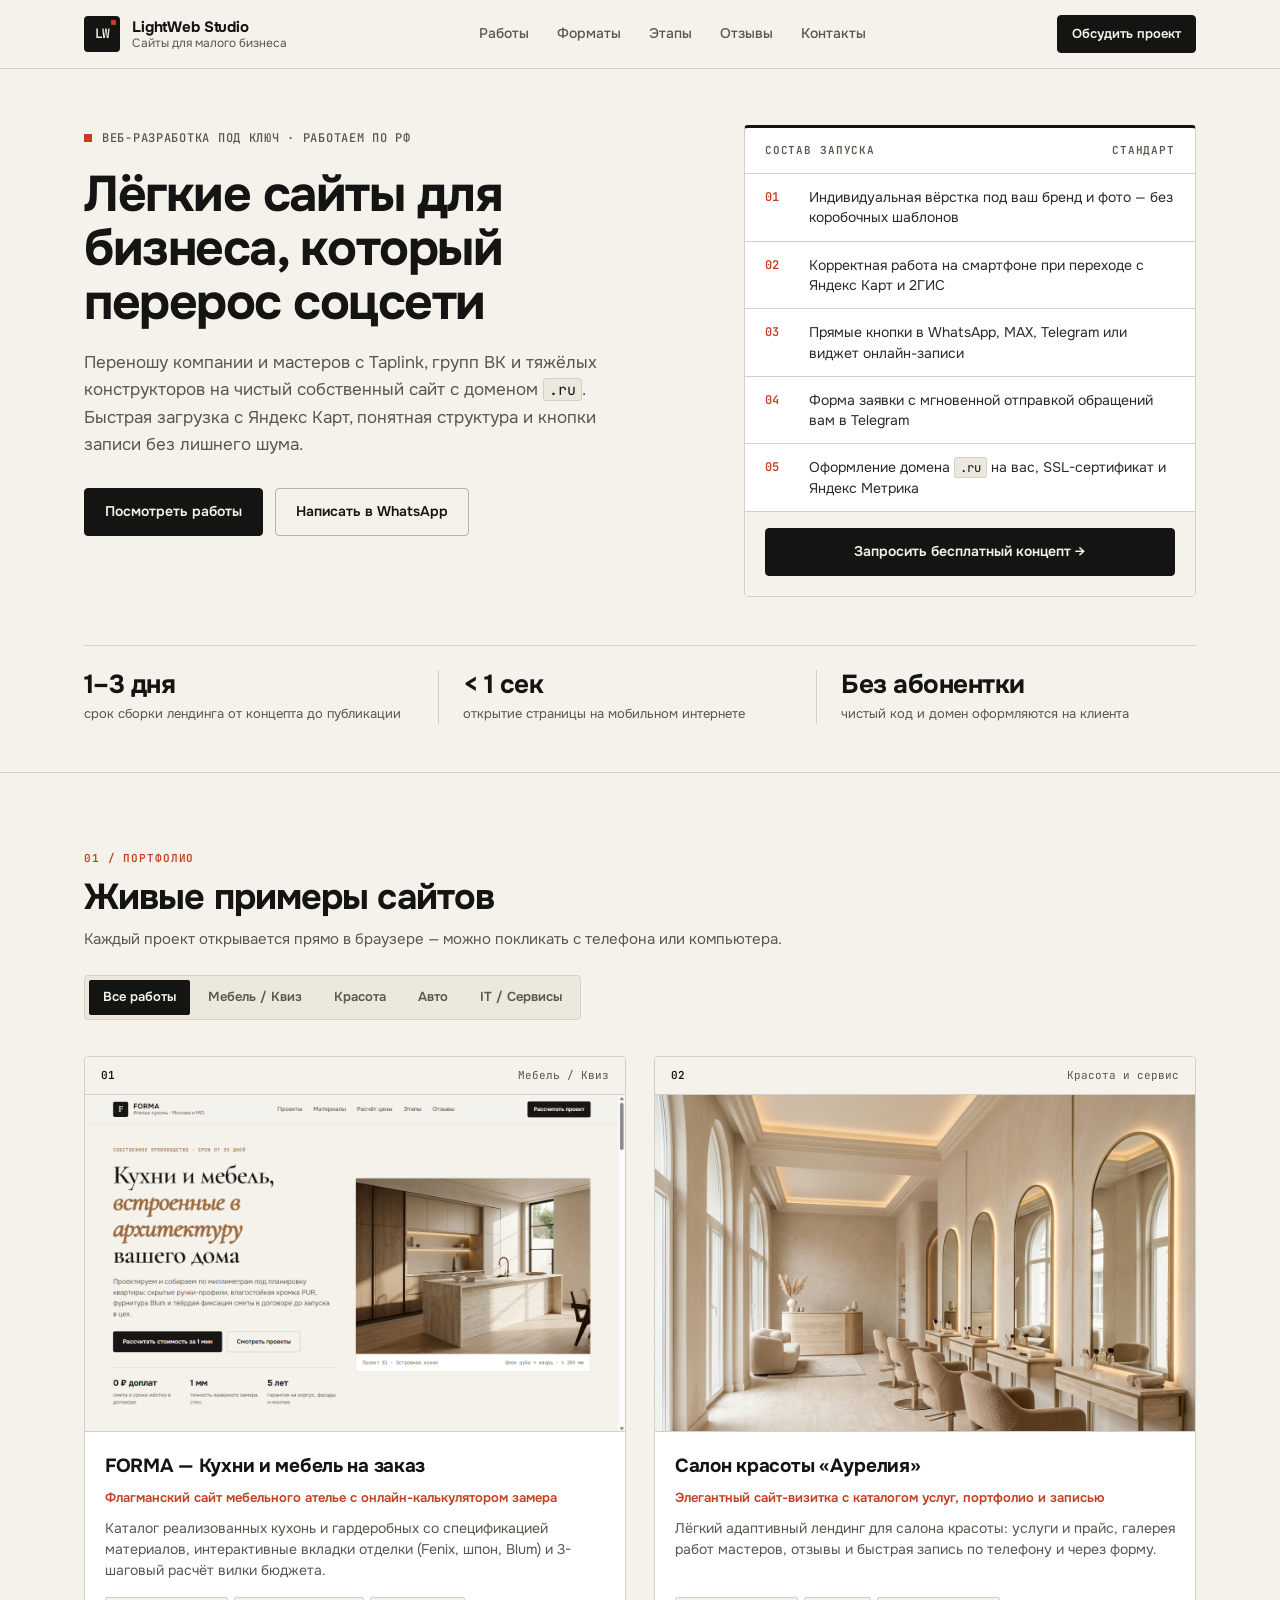
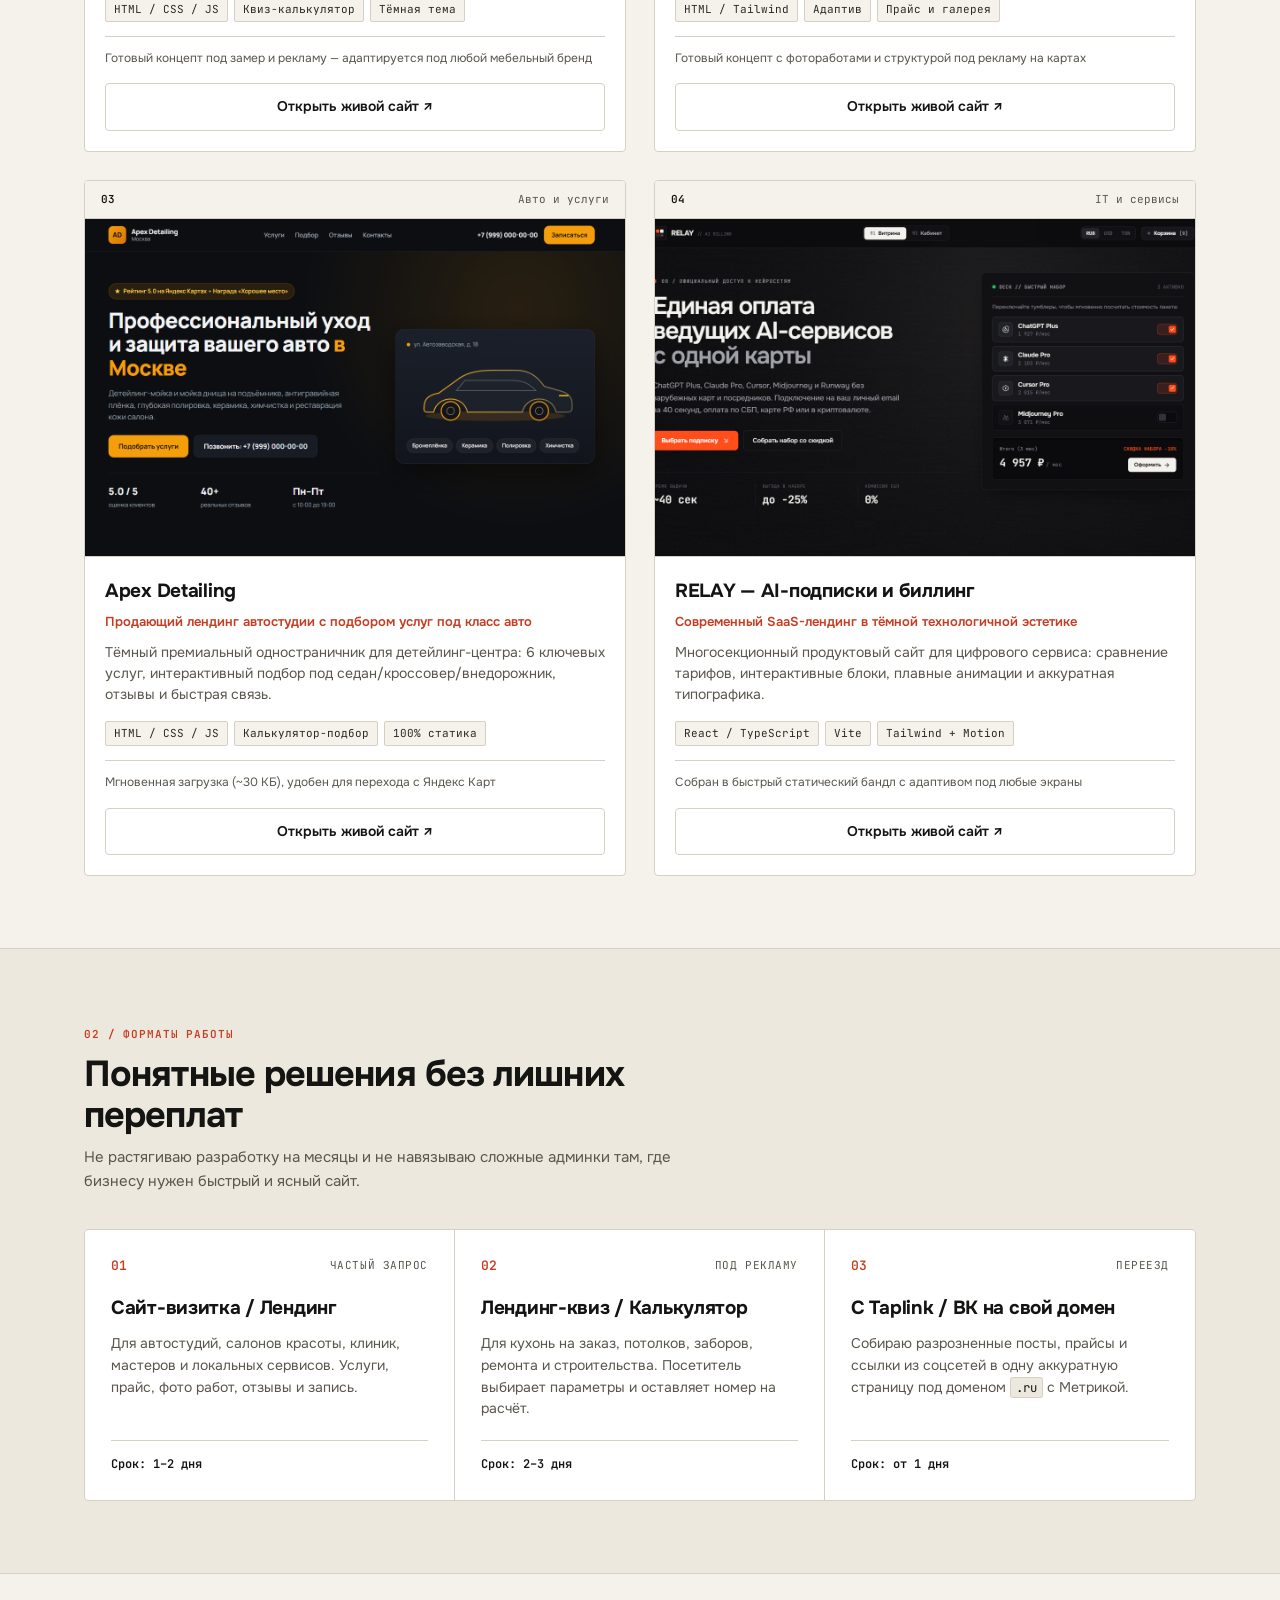
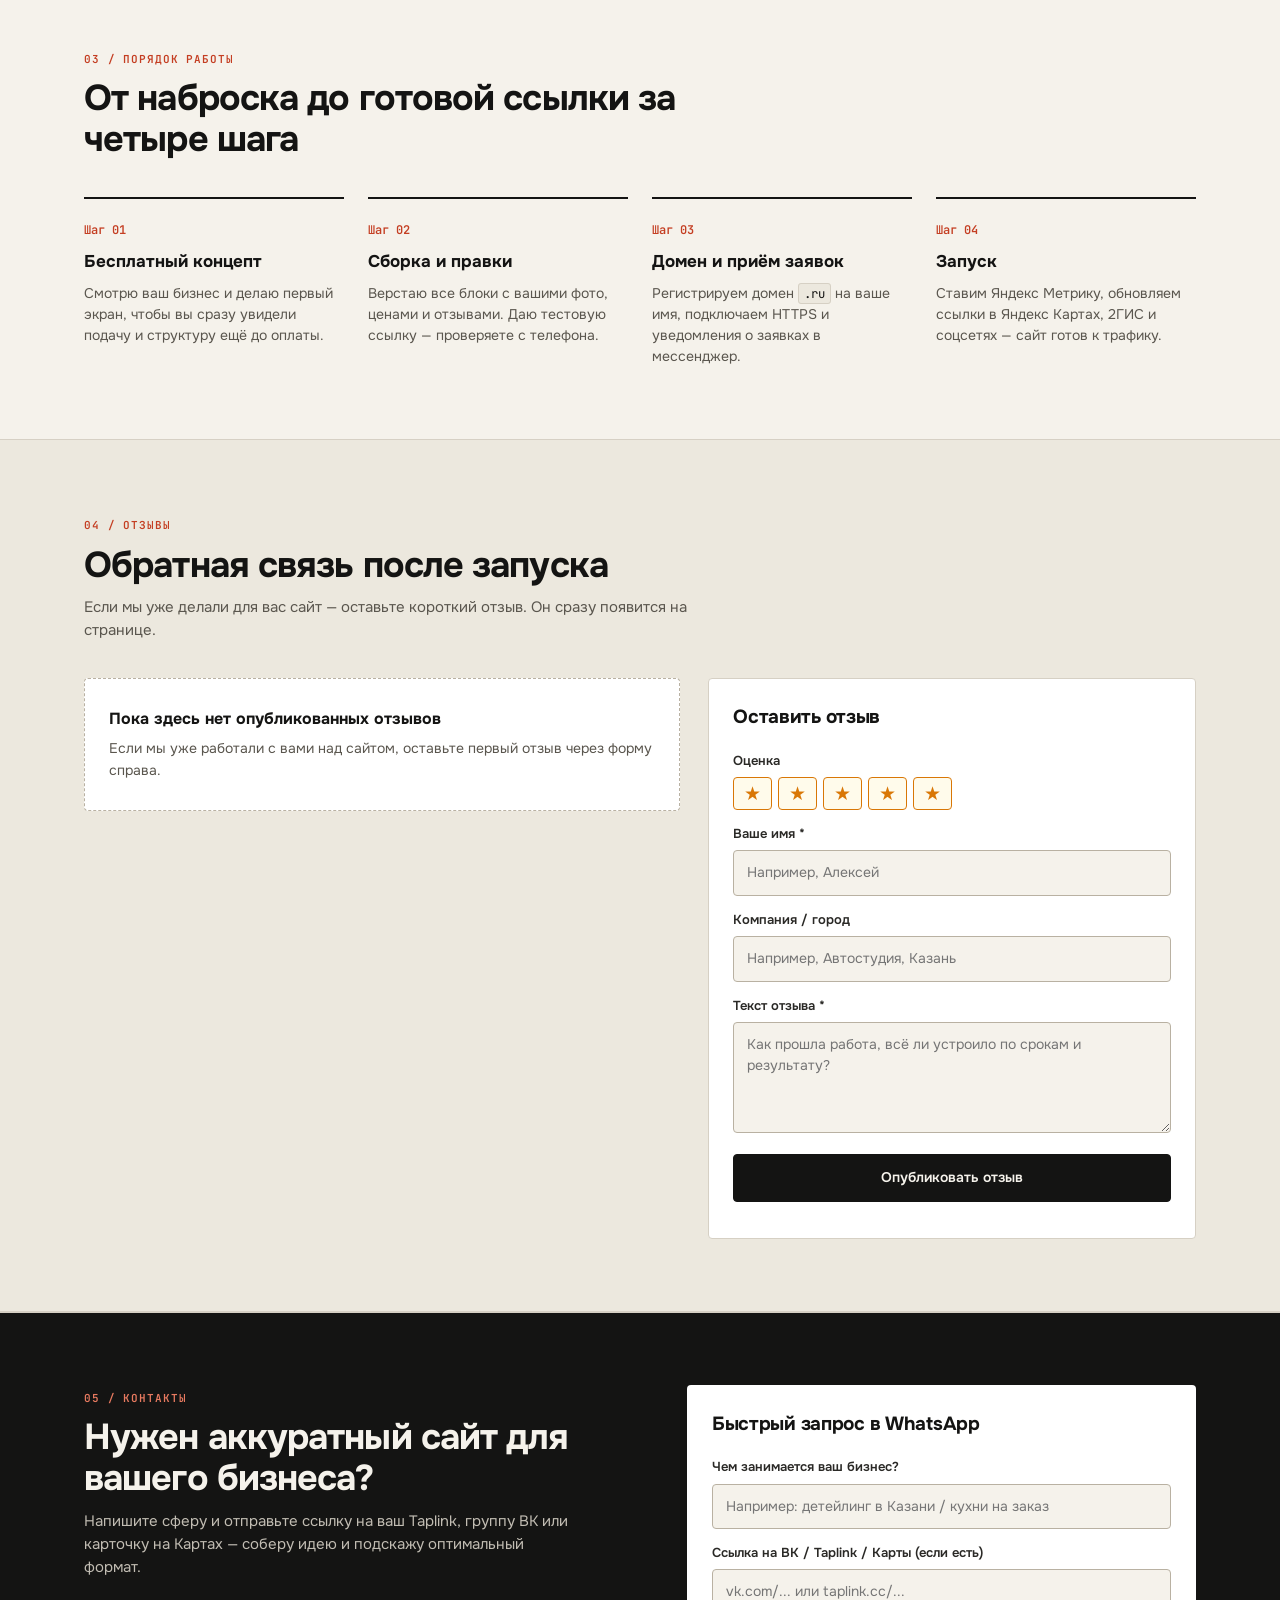
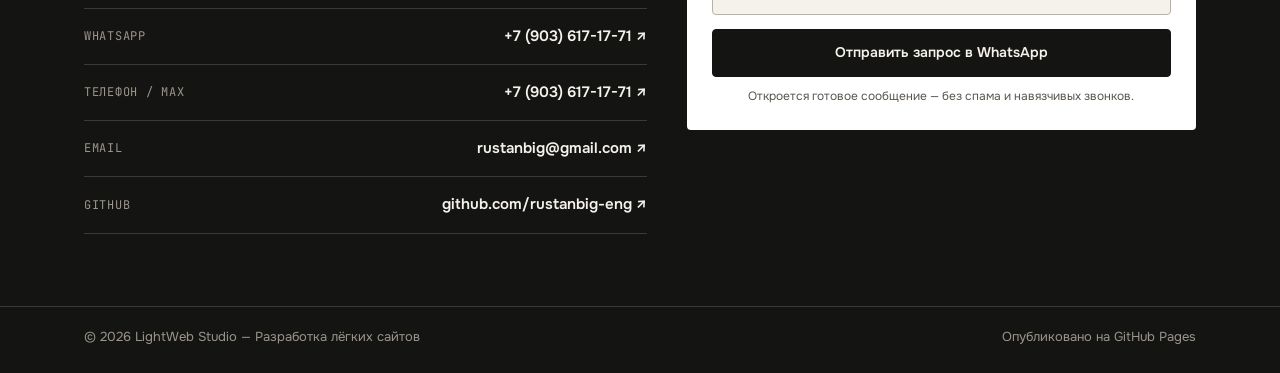
==== commit 9f160eda: "Add flagship FORMA custom kitchen & furniture showcase with quiz and custom photos" ====
--- a/index.html
+++ b/index.html
@@ -12,9 +12,22 @@
   <link rel="preconnect" href="https://fonts.googleapis.com" />
   <link rel="preconnect" href="https://fonts.gstatic.com" crossorigin />
   <link href="https://fonts.googleapis.com/css2?family=JetBrains+Mono:wght@400;500;600&family=Onest:wght@400;500;600;700;800&display=swap" rel="stylesheet" />
-  <link rel="stylesheet" href="./styles.css?v=2" />
+  <link rel="stylesheet" href="./styles.css?v=3" />
+  <!-- Yandex.Metrika counter -->
+  <script type="text/javascript">
+      (function(m,e,t,r,i,k,a){
+          m[i]=m[i]||function(){(m[i].a=m[i].a||[]).push(arguments)};
+          m[i].l=1*new Date();
+          for (var j = 0; j < document.scripts.length; j++) {if (document.scripts[j].src === r) { return; }}
+          k=e.createElement(t),a=e.getElementsByTagName(t)[0],k.async=1,k.src=r,a.parentNode.insertBefore(k,a)
+      })(window, document,'script','https://mc.yandex.ru/metrika/tag.js?id=114509387', 'ym');
+
+      ym(114509387, 'init', {ssr:true, webvisor:true, clickmap:true, ecommerce:"dataLayer", referrer: document.referrer, url: location.href, accurateTrackBounce:true, trackLinks:true});
+  </script>
+  <!-- /Yandex.Metrika counter -->
 </head>
 <body>
+  <noscript><div><img src="https://mc.yandex.ru/watch/114509387" style="position:absolute; left:-9999px;" alt="" /></div></noscript>
   <header class="header">
     <div class="container header__inner">
       <a href="#top" class="brand">
@@ -127,6 +140,7 @@
 
           <div class="filter-tabs" id="filterTabs" role="group" aria-label="Фильтр проектов">
             <button type="button" class="tab is-active" data-filter="all">Все работы</button>
+            <button type="button" class="tab" data-filter="mebel">Мебель / Квиз</button>
             <button type="button" class="tab" data-filter="beauty">Красота</button>
             <button type="button" class="tab" data-filter="auto">Авто</button>
             <button type="button" class="tab" data-filter="tech">IT / Сервисы</button>
--- a/styles.css
+++ b/styles.css
@@ -525,8 +525,8 @@
 /* Portfolio Cards */
 .projects-grid {
   display: grid;
-  grid-template-columns: repeat(3, minmax(0, 1fr));
-  gap: 24px;
+  grid-template-columns: repeat(2, minmax(0, 1fr));
+  gap: 28px;
 }
 
 .project-card {
